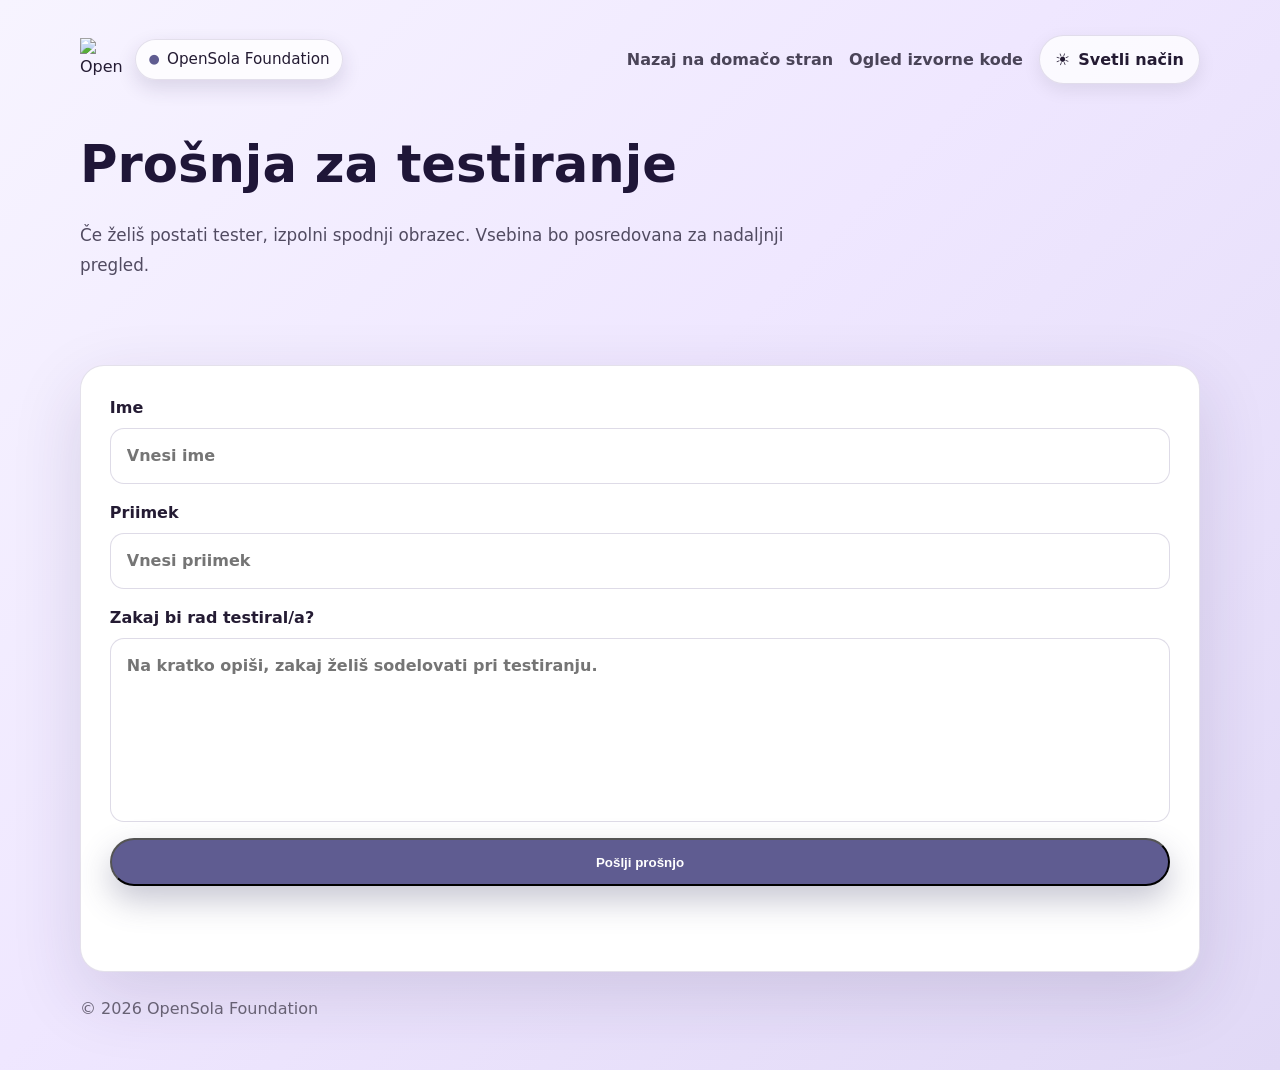
==== apply.html @ 066c8131 "Add files via upload" ====
<!DOCTYPE html>
<html lang="sl">
<head>
  <meta charset="UTF-8">
  <meta name="viewport" content="width=device-width, initial-scale=1.0">
  <meta name="description" content="Pošlji prošnjo za sodelovanje pri testiranju aplikacije OpenSola Foundation.">
  <title>OpenSola Foundation | Prošnja za testiranje</title>
  <link rel="stylesheet" href="styles.css">
</head>
<body>
  <header class="site-header">
    <div class="container">
      <div class="brand-row">
        <div class="brand">
          <img src="assets/brand.svg" alt="OpenSola Foundation logotip" class="brand-mark">
          <span class="badge">OpenSola Foundation</span>
        </div>
        <nav class="top-nav" aria-label="Glavna navigacija">
          <div class="nav-links">
            <a class="text-link" href="index.html">Nazaj na domačo stran</a>
            <a class="text-link" href="#" title="Placeholder povezava do izvorne kode">Ogled izvorne kode</a>
          </div>
          <button class="theme-toggle" id="theme-toggle" type="button" aria-label="Preklopi med svetlo in temno temo" aria-pressed="false">
            <span class="theme-toggle__icon" aria-hidden="true">🌙</span>
            <span class="theme-toggle__label">Temni način</span>
          </button>
        </nav>
      </div>

      <div class="hero-grid">
        <div>
          <h1>Prošnja za testiranje</h1>
          <p>Če želiš postati tester, izpolni spodnji obrazec. Vsebina bo posredovana za nadaljnji pregled.</p>
        </div>
      </div>
    </div>
  </header>

  <main class="container">
    <section class="section-card">
      <form id="application-form" class="application-form">
        <label>
          Ime
          <input type="text" name="firstName" placeholder="Vnesi ime" required>
        </label>

        <label>
          Priimek
          <input type="text" name="lastName" placeholder="Vnesi priimek" required>
        </label>

        <label>
          Zakaj bi rad testiral/a?
          <textarea name="reason" rows="6" placeholder="Na kratko opiši, zakaj želiš sodelovati pri testiranju." required></textarea>
        </label>

        <button class="primary-btn" type="submit">Pošlji prošnjo</button>
      </form>

      <p id="form-message" class="form-message" aria-live="polite"></p>
    </section>
  </main>

  <footer class="site-footer">
    <div class="container">
      <p>&copy; 2026 OpenSola Foundation</p>
    </div>
  </footer>

  <div class="theme-overlay" id="theme-overlay" aria-hidden="true"></div>

  <script src="script.js"></script>
</body>
</html>
---- styles.css ----
@property --theme-reveal-radius {
  syntax: '<length>';
  inherits: false;
  initial-value: 0px;
}

:root {
  color-scheme: dark;
  font-family: Inter, system-ui, -apple-system, BlinkMacSystemFont, "Segoe UI", sans-serif;
  color: #f5e0dc;
  --surface: #1e1e2e;
  --surface-variant: #2a2a42;
  --surface-elevated: rgba(248, 250, 252, 0.06);
  --primary: rgba(78, 79, 116, 1);
  --primary-container: rgba(78, 79, 116, 0.9);
  --on-primary: #ffffff;
  --secondary: #dfdfdf;
  --secondary-container: #55436f;
  --on-surface: #f5e0dc;
  --on-surface-variant: #d7bfbf;
  --outline: #9c92c7;
  --page-bg-start: #0f0d16;
  --page-bg-middle: #17141f;
  --page-bg-end: #211d2a;
  --text-primary: #f5e0dc;
  --text-secondary: #cbd5e1;
  --text-muted: #94a3b8;
  --heading-color: #ffffff;
  --card-border: rgba(146, 130, 157, 0.18);
  --input-bg: rgba(2, 6, 23, 0.55);
  --input-border: rgba(148, 163, 184, 0.24);
  --chip-bg: rgba(78, 79, 116, 0.12);
  --shadow-color: rgba(12, 10, 20, 0.24);
}

:root[data-theme="light"] {
  color-scheme: light;
  --surface: #ffffff;
  --surface-variant: #f5f1ff;
  --surface-elevated: rgba(255, 255, 255, 0.78);
  --primary: #5f5c91;
  --primary-container: #6f6ba8;
  --on-primary: #ffffff;
  --secondary: #4a4458;
  --secondary-container: #e8e0f5;
  --on-surface: #241b33;
  --on-surface-variant: #4e475b;
  --outline: #9a8fc2;
  --page-bg-start: #f7f4ff;
  --page-bg-middle: #efe7ff;
  --page-bg-end: #e1d9f6;
  --text-primary: #241b33;
  --text-secondary: #514b61;
  --text-muted: #676174;
  --heading-color: #1f1638;
  --card-border: rgba(120, 107, 154, 0.2);
  --input-bg: #ffffff;
  --input-border: rgba(117, 104, 154, 0.24);
  --chip-bg: rgba(95, 92, 145, 0.12);
  --shadow-color: rgba(53, 38, 88, 0.14);
}

html {
  scroll-behavior: smooth;
}

* {
  box-sizing: border-box;
}

body {
  margin: 0;
  min-height: 100vh;
  background: linear-gradient(135deg, var(--page-bg-start) 0%, var(--page-bg-middle) 45%, var(--page-bg-end) 100%);
  color: var(--on-surface);
  line-height: 1.6;
  transition: color 0.35s ease;
}

.theme-overlay {
  position: fixed;
  inset: 0;
  pointer-events: none;
  z-index: 60;
  opacity: 0;
  visibility: hidden;
  --theme-reveal-x: 50%;
  --theme-reveal-y: 0px;
  --theme-reveal-radius: 0px;
  -webkit-mask-image: radial-gradient(
    circle var(--theme-reveal-radius) at var(--theme-reveal-x) var(--theme-reveal-y),
    transparent var(--theme-reveal-radius),
    #000 var(--theme-reveal-radius)
  );
  mask-image: radial-gradient(
    circle var(--theme-reveal-radius) at var(--theme-reveal-x) var(--theme-reveal-y),
    transparent var(--theme-reveal-radius),
    #000 var(--theme-reveal-radius)
  );
  -webkit-mask-repeat: no-repeat;
  mask-repeat: no-repeat;
  background: linear-gradient(
    135deg,
    var(--overlay-bg-start) 0%,
    var(--overlay-bg-middle) 45%,
    var(--overlay-bg-end) 100%
  );
}

.theme-overlay[data-theme="dark"] {
  --overlay-bg-start: #0f0d16;
  --overlay-bg-middle: #17141f;
  --overlay-bg-end: #211d2a;
}

.theme-overlay[data-theme="light"] {
  --overlay-bg-start: #f7f4ff;
  --overlay-bg-middle: #efe7ff;
  --overlay-bg-end: #e1d9f6;
}

.theme-overlay.is-revealing {
  opacity: 1;
  visibility: visible;
}

html.theme-transitioning .theme-toggle {
  pointer-events: none;
  opacity: 0.72;
}

html.theme-transitioning,
html.theme-transitioning * {
  transition: none !important;
}

.scroll-top {
  position: fixed;
  right: 1.25rem;
  bottom: 1.25rem;
  width: 3.1rem;
  height: 3.1rem;
  border: 0;
  border-radius: 0.9rem;
  background: linear-gradient(135deg, var(--primary), var(--primary-container));
  color: var(--on-primary);
  font-size: 1.45rem;
  line-height: 1;
  display: inline-flex;
  align-items: center;
  justify-content: center;
  cursor: pointer;
  box-shadow: 0 12px 24px rgba(0, 0, 0, 0.18);
  opacity: 0;
  transform: translateY(14px) scale(0.96);
  pointer-events: none;
  transition: opacity 0.25s ease, transform 0.25s ease, background 0.25s ease, box-shadow 0.25s ease;
  z-index: 50;
}

.scroll-top::before {
  content: "↑";
  font-size: 1.35rem;
  font-weight: 800;
  line-height: 1;
  transform: translateY(-1px);
}

.scroll-top:hover {
  transform: translateY(0) scale(1.04);
  box-shadow: 0 16px 30px rgba(0, 0, 0, 0.22);
}

.scroll-top.is-visible {
  opacity: 1;
  transform: translateY(0) scale(1);
  pointer-events: auto;
}


img {
  max-width: 100%;
  display: block;
}

.container {
  width: min(1120px, calc(100% - 2rem));
  margin: 0 auto;
}

.site-header {
  padding: 2.2rem 0 3.5rem;
}

.brand-row {
  display: flex;
  justify-content: space-between;
  align-items: center;
  gap: 1rem;
  margin-bottom: 2.5rem;
  flex-wrap: wrap;
}

.brand {
  display: flex;
  align-items: center;
  gap: 0.8rem;
}

.brand-mark {
  width: 42px;
  height: 42px;
}

.badge {
  display: inline-flex;
  align-items: center;
  gap: 0.45rem;
  padding: 0.45rem 0.8rem;
  border: 1px solid var(--card-border);
  border-radius: 999px;
  font-size: 0.95rem;
  color: var(--text-primary);
  background: var(--surface-elevated);
  box-shadow: 0 8px 20px var(--shadow-color);
  transition: background 0.25s ease, color 0.25s ease, border-color 0.25s ease, transform 0.25s ease;
}

.badge::before {
  content: "●";
  color: var(--primary);
  font-size: 0.8rem;
}

.top-nav {
  display: flex;
  align-items: center;
  gap: 1rem;
  flex-wrap: wrap;
}

.nav-links {
  display: flex;
  gap: 1rem;
  align-items: center;
  flex-wrap: wrap;
}

.text-link {
  color: var(--secondary);
  text-decoration: none;
  font-weight: 600;
}

.nav-links .text-link:focus-visible {
  outline: 2px solid rgba(78, 79, 116, 0.45);
  outline-offset: 3px;
}

.theme-toggle {
  display: inline-flex;
  align-items: center;
  gap: 0.55rem;
  border: 1px solid var(--card-border);
  border-radius: 999px;
  padding: 0.65rem 0.95rem;
  background: var(--surface-elevated);
  color: var(--text-primary);
  cursor: pointer;
  font: inherit;
  font-weight: 600;
  box-shadow: 0 6px 18px rgba(0, 0, 0, 0.08);
  transition: transform 0.2s ease, background 0.25s ease, color 0.25s ease, border-color 0.25s ease;
}

.theme-toggle:hover {
  transform: translateY(-1px);
}

.theme-toggle:disabled {
  cursor: wait;
}

.theme-toggle__icon {
  display: inline-flex;
  align-items: center;
  justify-content: center;
  transition: transform 0.35s cubic-bezier(0.22, 1, 0.36, 1);
}

html.theme-transitioning .theme-toggle__icon {
  transform: rotate(18deg) scale(1.08);
}

.theme-toggle[aria-pressed="true"] .theme-toggle__icon {
  transform: rotate(20deg) scale(1.06);
}

.hero-grid {
  display: grid;
  grid-template-columns: 1fr;
  gap: 2rem;
  align-items: center;
}

.hero-grid > div {
  max-width: 740px;
}

.site-header h1 {
  margin: 0 0 1rem;
  font-size: clamp(2.4rem, 4vw, 3.6rem);
  color: var(--heading-color);
}

.site-header p {
  max-width: 760px;
  margin: 0 0 1.8rem;
  line-height: 1.75;
  color: var(--text-secondary);
  font-size: 1.05rem;
}

.hero-actions {
  display: flex;
  flex-wrap: wrap;
  gap: 1rem;
}

.primary-btn,
.secondary-btn {
  display: inline-flex;
  align-items: center;
  justify-content: center;
  padding: 0.9rem 1.4rem;
  border-radius: 999px;
  text-decoration: none;
  font-weight: 700;
  transition: transform 0.2s ease, box-shadow 0.2s ease;
  min-height: 48px;
}

.primary-btn {
  background: var(--primary);
  color: var(--on-primary);
  box-shadow: 0 14px 32px rgba(78, 79, 116, 0.32);
}

.secondary-btn {
  background: rgba(78, 79, 116, 0.16);
  color: var(--secondary);
  border: 1px solid rgba(78, 79, 116, 0.28);
}

.primary-btn:hover,
.secondary-btn:hover {
  transform: translateY(-2px);
}

.hero-card,
.section-card,
.cta-panel {
  background: var(--surface);
  border: 1px solid var(--card-border);
  border-radius: 24px;
  box-shadow: 0 24px 70px var(--shadow-color);
}

.hero-card {
  padding: 2rem;
  margin-bottom: 1.5rem;
}

.countdown-box {
  text-align: center;
}

.eyebrow {
  text-transform: uppercase;
  letter-spacing: 0.24em;
  font-size: 0.82rem;
  color: var(--secondary);
  margin-bottom: 0.5rem;
}

.countdown-box h2 {
  margin: 0 0 1.2rem;
  font-size: clamp(1.8rem, 2.8vw, 2.4rem);
}

.countdown {
  display: grid;
  grid-template-columns: repeat(4, minmax(0, 1fr));
  gap: 1rem;
  max-width: 700px;
  margin: 0 auto 1rem;
}

.time-block {
  padding: 1rem;
  border-radius: 16px;
  background: rgba(78, 79, 116, 0.12);
}

.time-block span {
  display: block;
  font-size: 1.8rem;
  font-weight: 800;
  margin-bottom: 0.35rem;
}

.time-block small {
  color: var(--text-muted);
  text-transform: uppercase;
  letter-spacing: 0.16em;
  font-size: 0.72rem;
}

.release-note {
  margin: 0;
  color: var(--text-secondary);
}

.section-card {
  padding: 1.8rem;
  margin-bottom: 1.5rem;
}

.download-panel {
  display: grid;
  gap: 1rem;
  padding: 1rem 0 0;
}

.download-panel p {
  margin: 0;
  color: var(--text-secondary);
}

.section-header {
  margin-bottom: 1.2rem;
}

.section-header h2 {
  margin: 0;
  font-size: clamp(1.5rem, 2.2vw, 2rem);
}

.about-grid {
  display: grid;
  grid-template-columns: repeat(3, minmax(0, 1fr));
  gap: 1rem;
}

.about-grid article,
.faq-list details {
  padding: 1rem;
  border-radius: 16px;
  background: var(--surface-elevated);
  border: 1px solid var(--card-border);
}

.about-grid h3 {
  margin-top: 0;
  margin-bottom: 0.6rem;
}

.about-grid ul {
  margin: 0;
  padding-left: 1.1rem;
  color: var(--text-secondary);
}

.about-grid p,
.faq-list p,
.cta-panel p {
  margin: 0;
  line-height: 1.75;
  color: var(--text-secondary);
}

.disclaimer p {
  margin: 0;
  line-height: 1.75;
}

.faq-list {
  display: grid;
  gap: 0.75rem;
}

.faq-item {
  padding: 0.2rem 0;
}

.faq-question {
  width: 100%;
  display: flex;
  justify-content: space-between;
  align-items: center;
  gap: 1rem;
  padding: 1rem 1.1rem;
  border: 1px solid rgba(78, 79, 116, 0.22);
  border-radius: 16px;
  background: var(--chip-bg);
  color: var(--text-primary);
  font: inherit;
  font-weight: 600;
  text-align: left;
  cursor: pointer;
}

.faq-question::after {
  content: "+";
  font-size: 1.2rem;
  color: rgba(78, 79, 116, 1);
  transition: transform 0.25s ease;
}

.faq-item.is-open .faq-question::after {
  transform: rotate(45deg);
}

.faq-answer {
  display: grid;
  grid-template-rows: 0fr;
  opacity: 0;
  transition: grid-template-rows 0.35s ease, opacity 0.25s ease;
}

.faq-answer > p {
  overflow: hidden;
}

.faq-item.is-open .faq-answer {
  grid-template-rows: 1fr;
  opacity: 1;
}

.faq-answer p {
  margin: 0;
  padding: 0 1.1rem 1rem;
}

.faq-item.is-open .faq-answer p {
  padding-top: 0.7rem;
}

.cta-panel {
  text-align: center;
  padding: 1.8rem;
  margin-bottom: 2rem;
}

.cta-panel h3 {
  margin-top: 0;
  margin-bottom: 0.6rem;
}

.cta-panel .primary-btn {
  margin-top: 1rem;
}

.site-footer {
  padding: 0 0 2rem;
  color: var(--text-muted);
}

.disclaimer {
  padding: 1.4rem;
  border-radius: 20px;
  margin-bottom: 1.4rem;
  text-align: left;
  background: linear-gradient(135deg, rgba(92, 62, 0, 0.52), rgba(68, 45, 0, 0.44));
  border: 1px solid rgba(255, 196, 84, 0.34);
  box-shadow: 0 10px 28px rgba(0, 0, 0, 0.22);
}

.disclaimer h3 {
  margin-top: 0;
  color: #ffd978;
  font-weight: 800;
}

.disclaimer p {
  color: #fff0c7;
  font-weight: 500;
}

:root[data-theme="light"] .disclaimer {
  background: linear-gradient(135deg, rgba(255, 222, 116, 0.3), rgba(255, 194, 61, 0.22));
  border: 1px solid rgba(183, 126, 0, 0.35);
  box-shadow: 0 10px 28px rgba(168, 112, 0, 0.16);
}

:root[data-theme="light"] .disclaimer h3 {
  color: #8a4b00;
}

:root[data-theme="light"] .disclaimer p {
  color: #5f4a1f;
  font-weight: 600;
}

:root[data-theme="light"] .disclaimer p strong {
  color: #6b3f00;
}

.application-form {
  display: grid;
  gap: 1rem;
}

.application-form label {
  display: grid;
  gap: 0.45rem;
  font-weight: 600;
  color: var(--text-primary);
}

.application-form input,
.application-form textarea {
  width: 100%;
  border: 1px solid var(--input-border);
  border-radius: 14px;
  padding: 0.9rem 1rem;
  background: var(--input-bg);
  color: var(--text-primary);
  font: inherit;
}

.application-form textarea {
  resize: none;
}

.application-form input:focus,
.application-form textarea:focus {
  outline: 2px solid rgba(78, 79, 116, 0.35);
  border-color: rgba(78, 79, 116, 1);
}

.form-message {
  margin-top: 1rem;
  min-height: 1.5rem;
  color: var(--text-secondary);
}

.form-message.success {
  color: #86efac;
}

.form-message.error {
  color: #fda4af;
}

@media (max-width: 900px) {
  .hero-grid {
    grid-template-columns: 1fr;
  }

  .about-grid {
    grid-template-columns: 1fr;
  }
}

@media (max-width: 760px) {
  .container {
    width: min(100% - 1.25rem, 1120px);
  }

  .brand-row {
    flex-direction: column;
    align-items: flex-start;
  }

  .top-nav {
    width: 100%;
    flex-direction: column;
    align-items: stretch;
    gap: 0.75rem;
  }

  .nav-links {
    width: 100%;
    display: grid;
    grid-template-columns: repeat(3, minmax(0, 1fr));
    gap: 0.45rem;
  }

  .nav-links:has(.text-link:nth-child(2):last-child) {
    grid-template-columns: repeat(2, minmax(0, 1fr));
  }

  .nav-links .text-link {
    display: inline-flex;
    align-items: center;
    justify-content: center;
    min-height: 44px;
    padding: 0.55rem 0.4rem;
    border: 1px solid var(--card-border);
    border-radius: 999px;
    background: var(--surface-elevated);
    color: var(--text-primary);
    font-size: 0.78rem;
    text-align: center;
    line-height: 1.25;
    box-shadow: 0 4px 14px var(--shadow-color);
    transition: transform 0.2s ease, background 0.2s ease, border-color 0.2s ease, box-shadow 0.2s ease;
  }

  .nav-links .text-link:active {
    transform: scale(0.98);
  }

  .theme-toggle {
    width: 100%;
    justify-content: center;
  }

  .hero-actions {
    flex-direction: column;
  }

  .primary-btn,
  .secondary-btn {
    width: 100%;
  }

  .countdown {
    grid-template-columns: repeat(2, minmax(0, 1fr));
  }

  .hero-card,
  .section-card,
  .cta-panel {
    padding: 1.25rem;
    border-radius: 18px;
  }
}

@media (max-width: 560px) {
  .site-header {
    padding-top: 1.25rem;
    padding-bottom: 2rem;
  }

  .countdown {
    grid-template-columns: 1fr 1fr;
    gap: 0.75rem;
  }

  .time-block {
    padding: 0.85rem;
  }

  .time-block span {
    font-size: 1.5rem;
  }
}
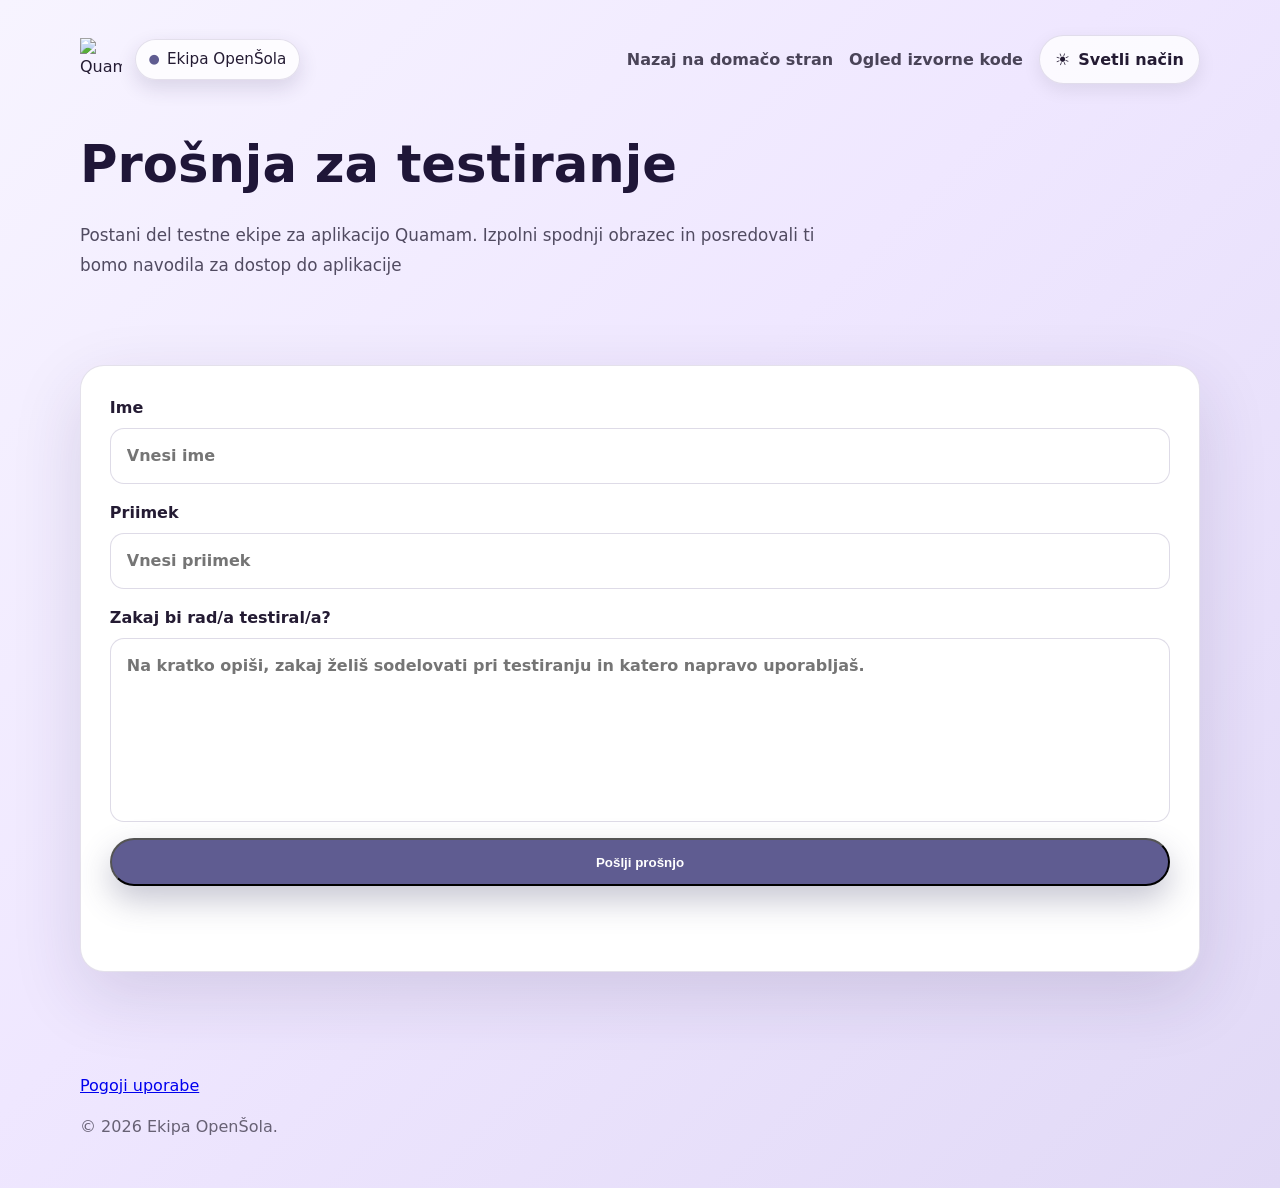
==== commit 0fc26dbc: "Add files via upload" ====
--- a/apply.html
+++ b/apply.html
@@ -3,8 +3,8 @@
 <head>
   <meta charset="UTF-8">
   <meta name="viewport" content="width=device-width, initial-scale=1.0">
-  <meta name="description" content="Pošlji prošnjo za sodelovanje pri testiranju aplikacije OpenSola Foundation.">
-  <title>OpenSola Foundation | Prošnja za testiranje</title>
+  <meta name="description" content="Pošlji prošnjo za sodelovanje pri testiranju aplikacije Quamam.">
+  <title>Ekipa OpenŠola | Prošnja za testiranje</title>
   <link rel="stylesheet" href="styles.css">
 </head>
 <body>
@@ -12,13 +12,13 @@
     <div class="container">
       <div class="brand-row">
         <div class="brand">
-          <img src="assets/brand.svg" alt="OpenSola Foundation logotip" class="brand-mark">
-          <span class="badge">OpenSola Foundation</span>
+          <img src="assets/brand.svg" alt="Quamam logotip" class="brand-mark">
+          <span class="badge">Ekipa OpenŠola</span>
         </div>
         <nav class="top-nav" aria-label="Glavna navigacija">
           <div class="nav-links">
             <a class="text-link" href="index.html">Nazaj na domačo stran</a>
-            <a class="text-link" href="#" title="Placeholder povezava do izvorne kode">Ogled izvorne kode</a>
+            <a class="text-link" href="https://codeberg.org/OpenSola/Quamam" title="Povezava do izvorne kode">Ogled izvorne kode</a>
           </div>
           <button class="theme-toggle" id="theme-toggle" type="button" aria-label="Preklopi med svetlo in temno temo" aria-pressed="false">
             <span class="theme-toggle__icon" aria-hidden="true">🌙</span>
@@ -30,7 +30,7 @@
       <div class="hero-grid">
         <div>
           <h1>Prošnja za testiranje</h1>
-          <p>Če želiš postati tester, izpolni spodnji obrazec. Vsebina bo posredovana za nadaljnji pregled.</p>
+          <p>Postani del testne ekipe za aplikacijo Quamam. Izpolni spodnji obrazec in posredovali ti bomo navodila za dostop do aplikacije</p>
         </div>
       </div>
     </div>
@@ -39,19 +39,19 @@
   <main class="container">
     <section class="section-card">
       <form id="application-form" class="application-form">
-        <label>
+        <label for="field-firstName">
           Ime
-          <input type="text" name="firstName" placeholder="Vnesi ime" required>
+          <input type="text" id="field-firstName" name="firstName" placeholder="Vnesi ime" required minlength="2">
         </label>
 
-        <label>
+        <label for="field-lastName">
           Priimek
-          <input type="text" name="lastName" placeholder="Vnesi priimek" required>
+          <input type="text" id="field-lastName" name="lastName" placeholder="Vnesi priimek" required minlength="2">
         </label>
 
-        <label>
-          Zakaj bi rad testiral/a?
-          <textarea name="reason" rows="6" placeholder="Na kratko opiši, zakaj želiš sodelovati pri testiranju." required></textarea>
+        <label for="field-reason">
+          Zakaj bi rad/a testiral/a?
+          <textarea id="field-reason" name="reason" rows="6" placeholder="Na kratko opiši, zakaj želiš sodelovati pri testiranju in katero napravo uporabljaš." required minlength="10"></textarea>
         </label>
 
         <button class="primary-btn" type="submit">Pošlji prošnjo</button>
@@ -63,7 +63,11 @@
 
   <footer class="site-footer">
     <div class="container">
-      <p>&copy; 2026 OpenSola Foundation</p>
+      <br>
+      <br>
+      <br>
+      <a href="pogoji.html">Pogoji uporabe</a>
+      <p>&copy; 2026 Ekipa OpenŠola.</p>
     </div>
   </footer>
 
--- a/styles.css
+++ b/styles.css
@@ -682,28 +682,30 @@
 
   .nav-links {
     width: 100%;
-    display: grid;
-    grid-template-columns: repeat(3, minmax(0, 1fr));
-    gap: 0.45rem;
+    display: flex;
+    align-items: center;
+    gap: 0.25rem;
   }
 
   .nav-links:has(.text-link:nth-child(2):last-child) {
-    grid-template-columns: repeat(2, minmax(0, 1fr));
+    grid-template-columns: none;
   }
 
   .nav-links .text-link {
+    flex: 1;
     display: inline-flex;
     align-items: center;
     justify-content: center;
-    min-height: 44px;
-    padding: 0.55rem 0.4rem;
+    min-height: 40px;
+    padding: 0.5rem 0.3rem;
     border: 1px solid var(--card-border);
     border-radius: 999px;
     background: var(--surface-elevated);
     color: var(--text-primary);
-    font-size: 0.78rem;
+    font-size: 0.75rem;
     text-align: center;
-    line-height: 1.25;
+    line-height: 1.1;
+    white-space: nowrap; /* Prepreči prelom besedila v gumbu */
     box-shadow: 0 4px 14px var(--shadow-color);
     transition: transform 0.2s ease, background 0.2s ease, border-color 0.2s ease, box-shadow 0.2s ease;
   }
